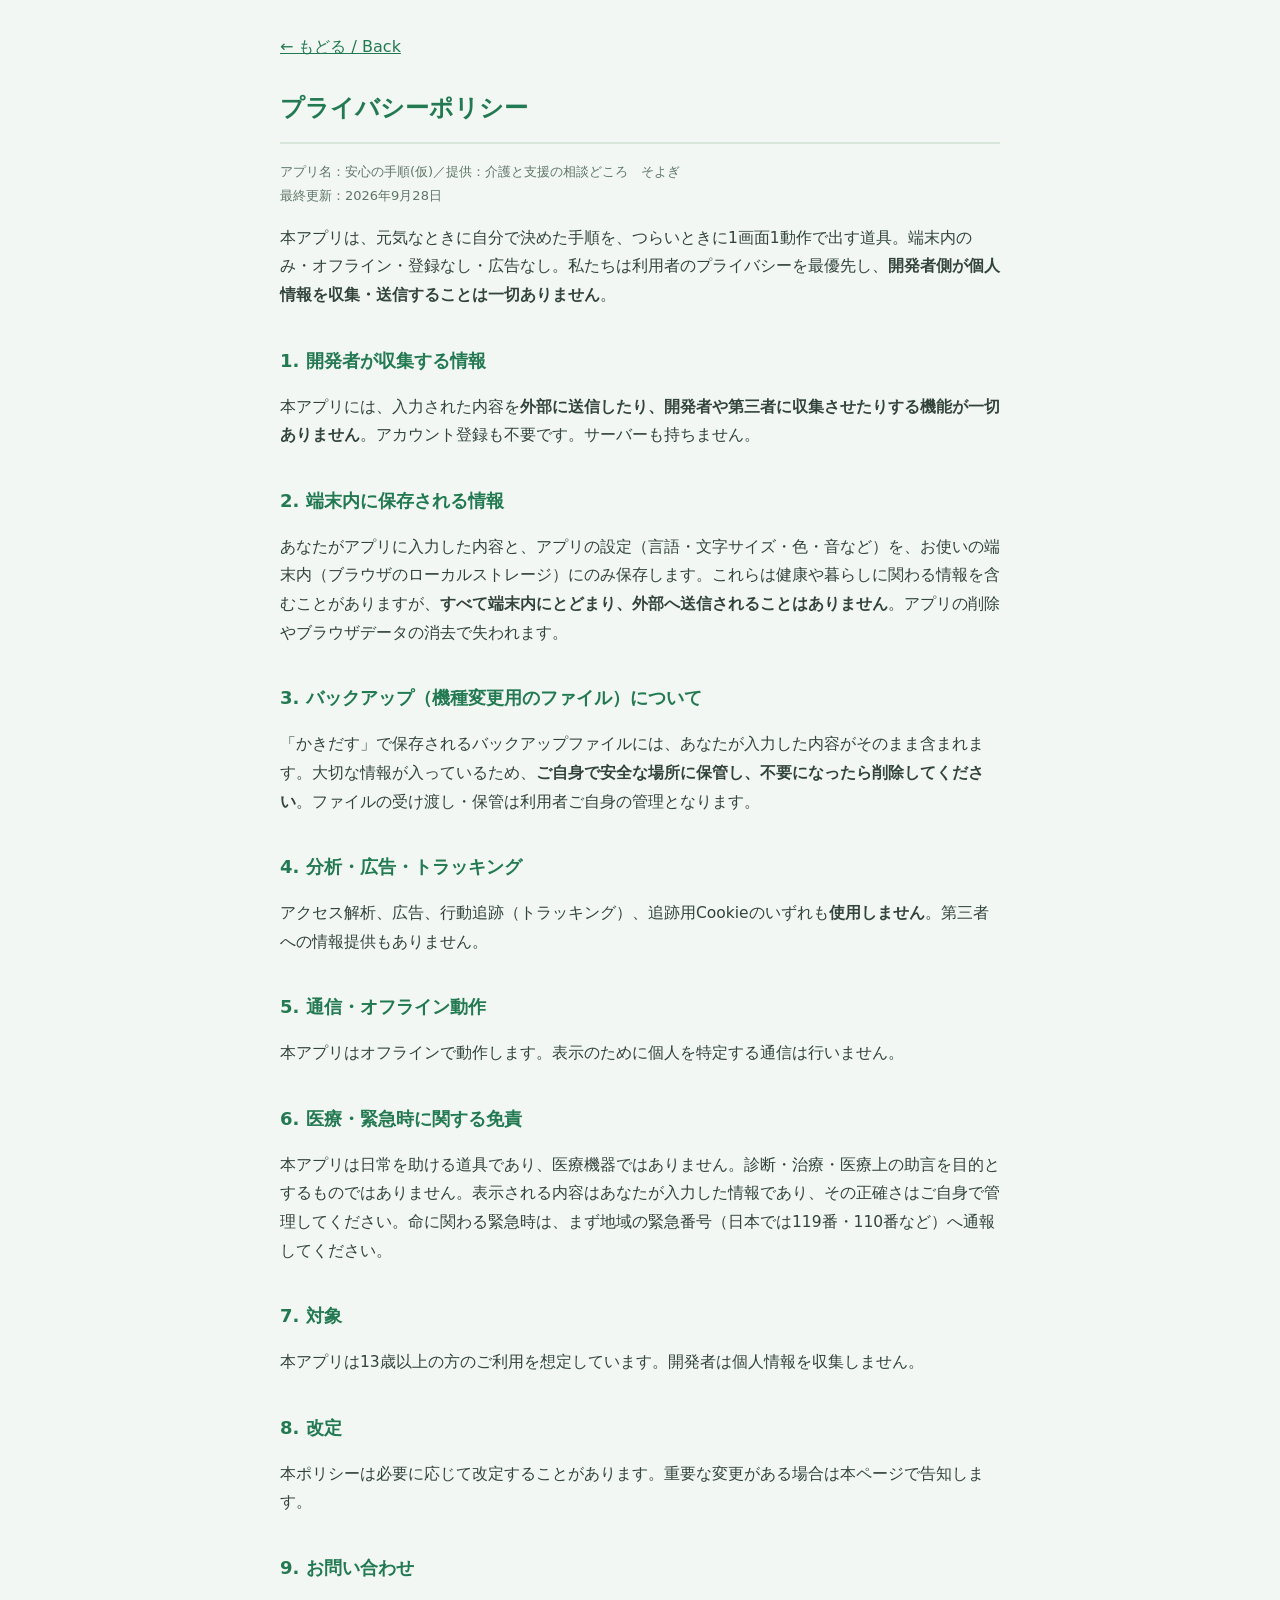
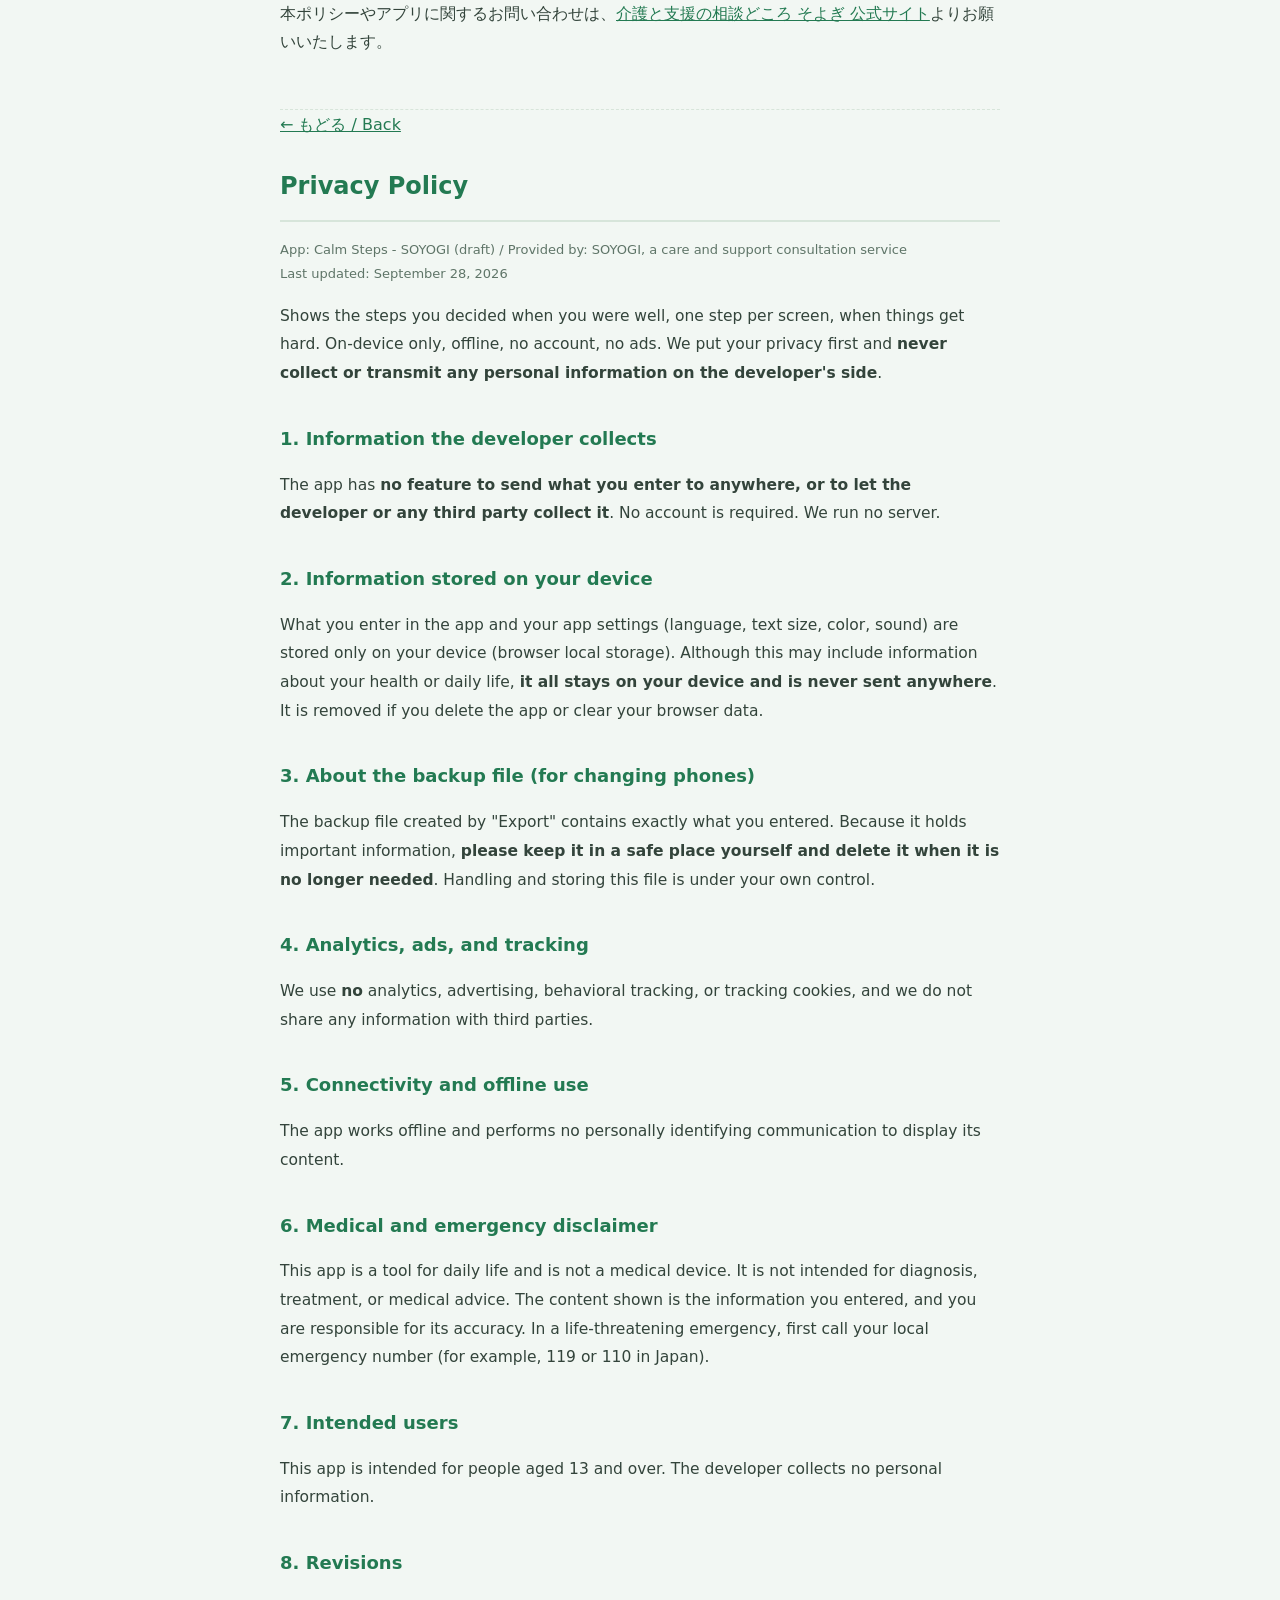
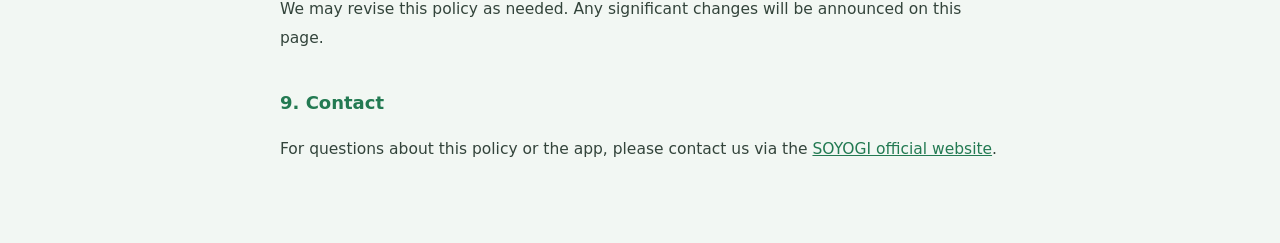
==== privacy.html @ c059a7b9 "web v0.3.1: 本体から同期 Co-Authored-By: Claude Opus 5.5 <noreply@anthropic.com>" ====
<!DOCTYPE html>
<html lang="ja">
<head>
<meta charset="UTF-8">
<meta name="viewport" content="width=device-width, initial-scale=1.0">
<meta name="theme-color" content="#2e9e6b">
<title>プライバシーポリシー｜安心の手順(仮)</title>
<style>
  :root{ --brand:#237a52; --ink:#33443b; --soft:#5f7568; --line:#d7e5da; --bg:#f2f7f3; }
  *{box-sizing:border-box;}
  body{ margin:0; background:var(--bg); color:var(--ink); font-family:"Hiragino Kaku Gothic ProN","Yu Gothic UI","Noto Sans JP","Segoe UI",system-ui,sans-serif; line-height:1.85; }
  main{ max-width:760px; margin:0 auto; padding:32px 20px 64px; }
  h1{ font-size:24px; color:var(--brand); border-bottom:2px solid var(--line); padding-bottom:12px; }
  h2{ font-size:18px; color:var(--brand); margin-top:34px; }
  p,li{ font-size:15.5px; }
  ul{ padding-left:22px; }
  .meta{ color:var(--soft); font-size:13px; }
  .back{ display:inline-block; margin-bottom:8px; color:var(--brand); }
  .lang-sep{ margin:52px 0 0; border:0; border-top:1px dashed var(--line); }
  a{ color:var(--brand); }
</style>
</head>
<body>
<main>
  <a class="back" href="./">← もどる / Back</a>
  <h1>プライバシーポリシー</h1>
  <p class="meta">アプリ名：安心の手順(仮)／提供：介護と支援の相談どころ　そよぎ<br>最終更新：2026年9月28日</p>

  <p>本アプリは、元気なときに自分で決めた手順を、つらいときに1画面1動作で出す道具。端末内のみ・オフライン・登録なし・広告なし。私たちは利用者のプライバシーを最優先し、<strong>開発者側が個人情報を収集・送信することは一切ありません</strong>。</p>

  <h2>1. 開発者が収集する情報</h2>
  <p>本アプリには、入力された内容を<strong>外部に送信したり、開発者や第三者に収集させたりする機能が一切ありません</strong>。アカウント登録も不要です。サーバーも持ちません。</p>

  <h2>2. 端末内に保存される情報</h2>
  <!-- BUILDER: このアプリが端末内に保存する情報を具体的に書く(例: 登録した手順・写真・記録・設定) -->
  <p>あなたがアプリに入力した内容と、アプリの設定（言語・文字サイズ・色・音など）を、お使いの端末内（ブラウザのローカルストレージ）にのみ保存します。これらは健康や暮らしに関わる情報を含むことがありますが、<strong>すべて端末内にとどまり、外部へ送信されることはありません</strong>。アプリの削除やブラウザデータの消去で失われます。</p>

  <h2>3. バックアップ（機種変更用のファイル）について</h2>
  <p>「かきだす」で保存されるバックアップファイルには、あなたが入力した内容がそのまま含まれます。大切な情報が入っているため、<strong>ご自身で安全な場所に保管し、不要になったら削除してください</strong>。ファイルの受け渡し・保管は利用者ご自身の管理となります。</p>

  <h2>4. 分析・広告・トラッキング</h2>
  <p>アクセス解析、広告、行動追跡（トラッキング）、追跡用Cookieのいずれも<strong>使用しません</strong>。第三者への情報提供もありません。</p>

  <h2>5. 通信・オフライン動作</h2>
  <p>本アプリはオフラインで動作します。表示のために個人を特定する通信は行いません。</p>

  <h2>6. 医療・緊急時に関する免責</h2>
  <p>本アプリは日常を助ける道具であり、医療機器ではありません。診断・治療・医療上の助言を目的とするものではありません。表示される内容はあなたが入力した情報であり、その正確さはご自身で管理してください。命に関わる緊急時は、まず地域の緊急番号（日本では119番・110番など）へ通報してください。</p>

  <h2>7. 対象</h2>
  <p>本アプリは13歳以上の方のご利用を想定しています。開発者は個人情報を収集しません。</p>

  <h2>8. 改定</h2>
  <p>本ポリシーは必要に応じて改定することがあります。重要な変更がある場合は本ページで告知します。</p>

  <h2>9. お問い合わせ</h2>
  <p>本ポリシーやアプリに関するお問い合わせは、<a href="https://soudansoyogi.com/" target="_blank" rel="noopener noreferrer">介護と支援の相談どころ そよぎ 公式サイト</a>よりお願いいたします。</p>

  <hr class="lang-sep">

  <a class="back" href="./">← もどる / Back</a>
  <h1>Privacy Policy</h1>
  <p class="meta">App: Calm Steps - SOYOGI (draft) / Provided by: SOYOGI, a care and support consultation service<br>Last updated: September 28, 2026</p>

  <p>Shows the steps you decided when you were well, one step per screen, when things get hard. On-device only, offline, no account, no ads. We put your privacy first and <strong>never collect or transmit any personal information on the developer's side</strong>.</p>

  <h2>1. Information the developer collects</h2>
  <p>The app has <strong>no feature to send what you enter to anywhere, or to let the developer or any third party collect it</strong>. No account is required. We run no server.</p>

  <h2>2. Information stored on your device</h2>
  <!-- BUILDER: list concretely what this app stores on the device -->
  <p>What you enter in the app and your app settings (language, text size, color, sound) are stored only on your device (browser local storage). Although this may include information about your health or daily life, <strong>it all stays on your device and is never sent anywhere</strong>. It is removed if you delete the app or clear your browser data.</p>

  <h2>3. About the backup file (for changing phones)</h2>
  <p>The backup file created by "Export" contains exactly what you entered. Because it holds important information, <strong>please keep it in a safe place yourself and delete it when it is no longer needed</strong>. Handling and storing this file is under your own control.</p>

  <h2>4. Analytics, ads, and tracking</h2>
  <p>We use <strong>no</strong> analytics, advertising, behavioral tracking, or tracking cookies, and we do not share any information with third parties.</p>

  <h2>5. Connectivity and offline use</h2>
  <p>The app works offline and performs no personally identifying communication to display its content.</p>

  <h2>6. Medical and emergency disclaimer</h2>
  <p>This app is a tool for daily life and is not a medical device. It is not intended for diagnosis, treatment, or medical advice. The content shown is the information you entered, and you are responsible for its accuracy. In a life-threatening emergency, first call your local emergency number (for example, 119 or 110 in Japan).</p>

  <h2>7. Intended users</h2>
  <p>This app is intended for people aged 13 and over. The developer collects no personal information.</p>

  <h2>8. Revisions</h2>
  <p>We may revise this policy as needed. Any significant changes will be announced on this page.</p>

  <h2>9. Contact</h2>
  <p>For questions about this policy or the app, please contact us via the <a href="https://soudansoyogi.com/" target="_blank" rel="noopener noreferrer">SOYOGI official website</a>.</p>
</main>
</body>
</html>
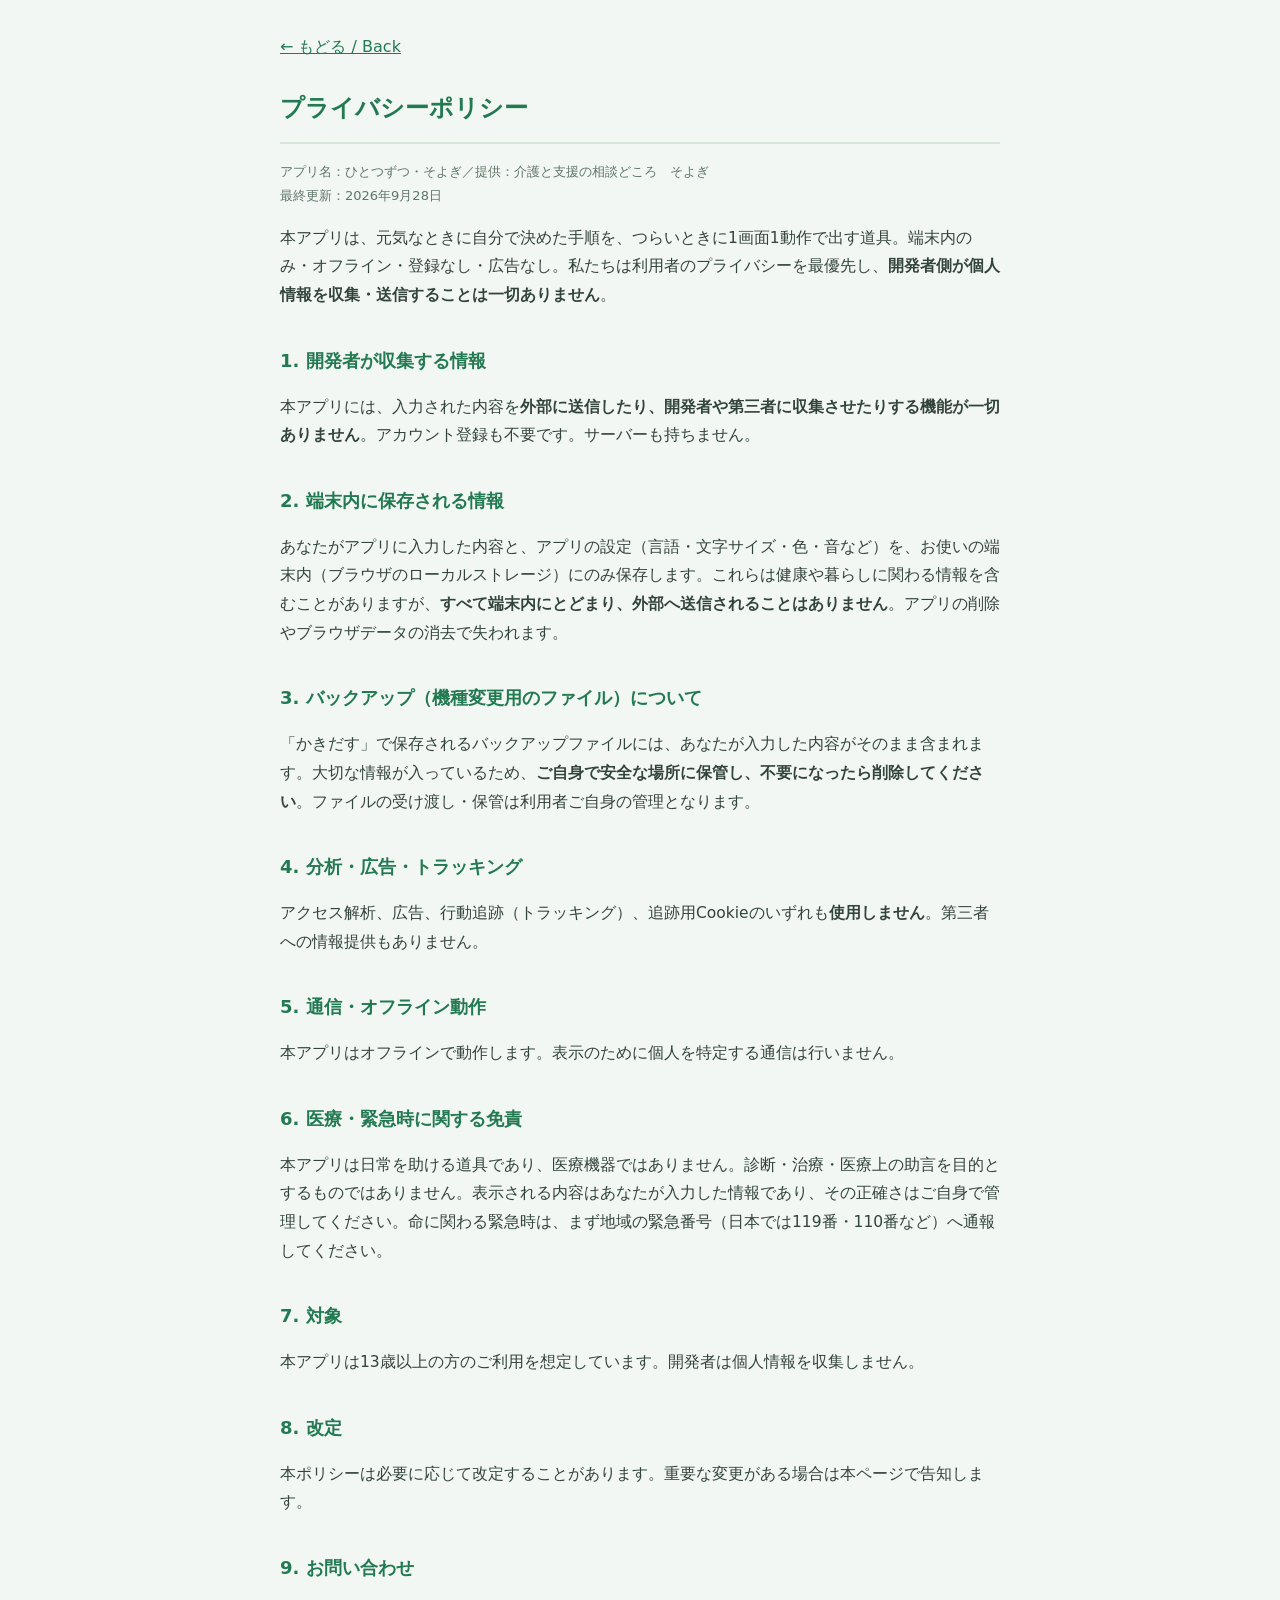
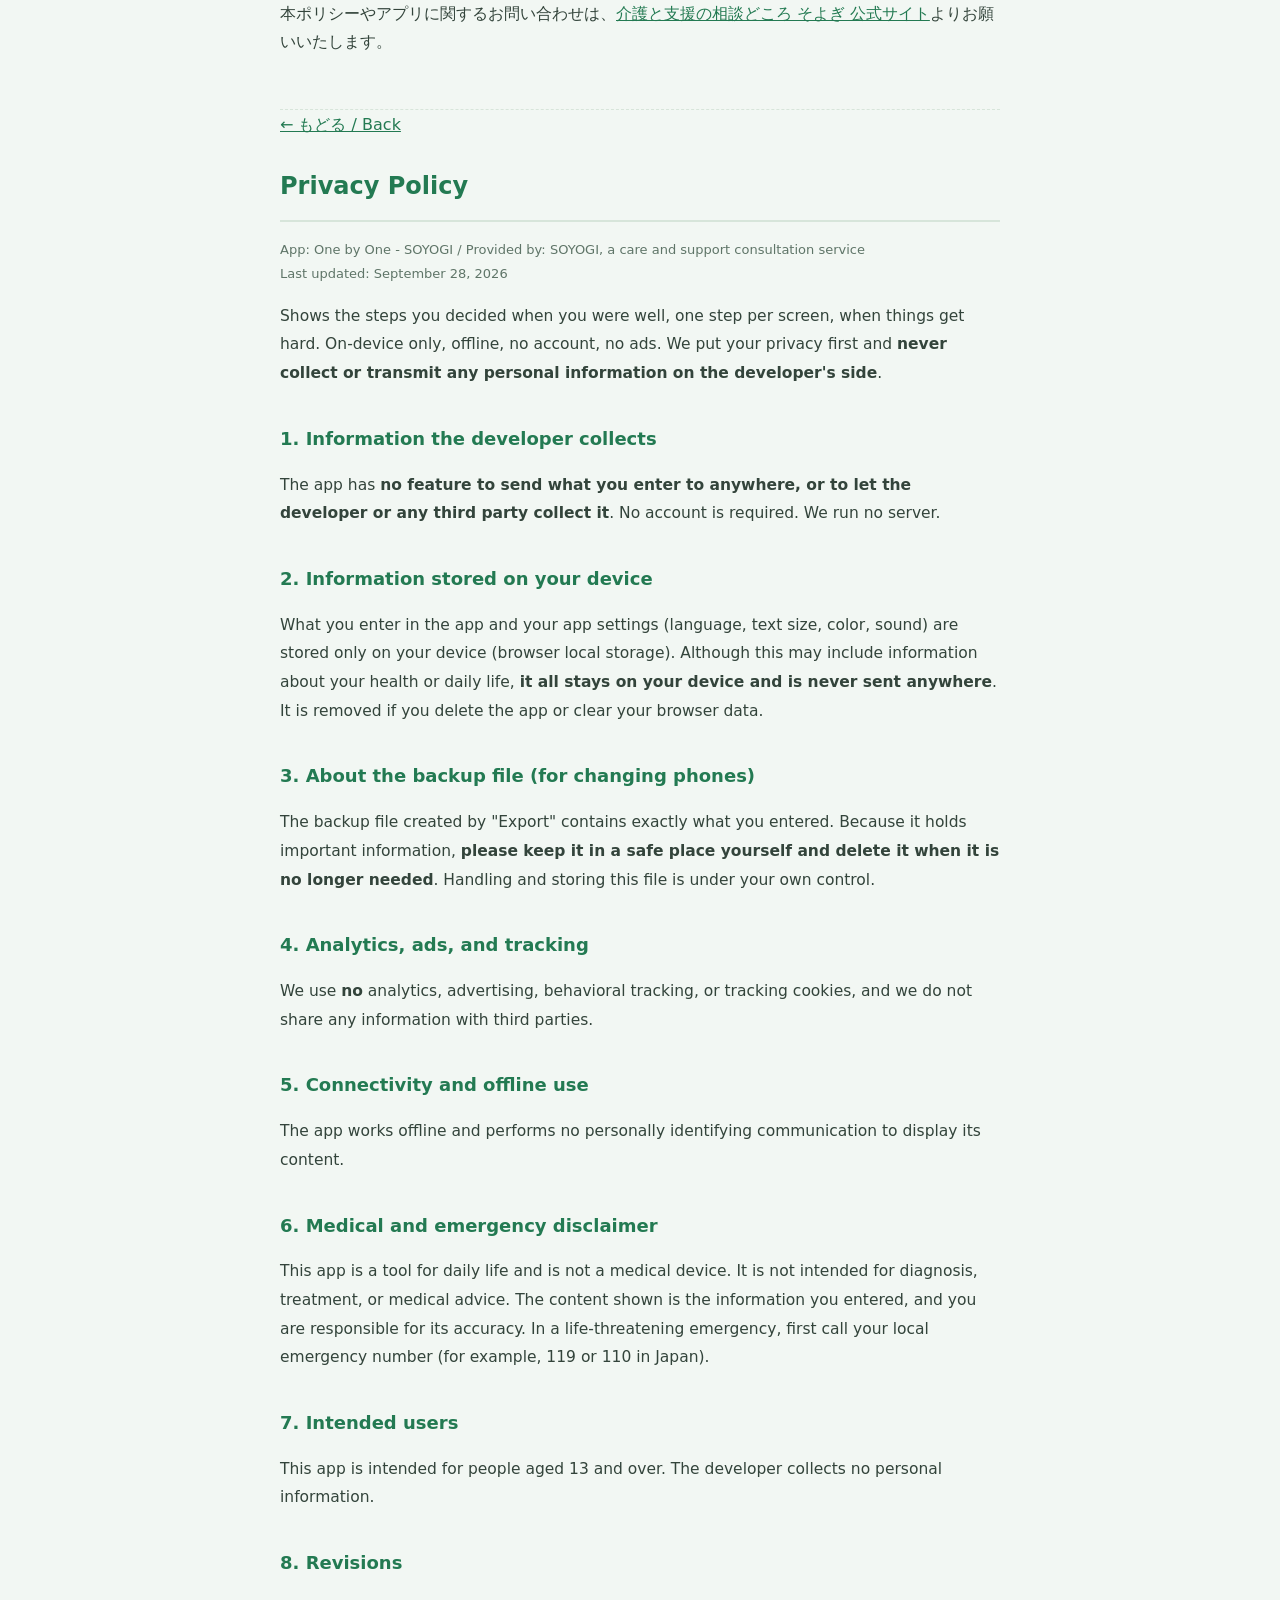
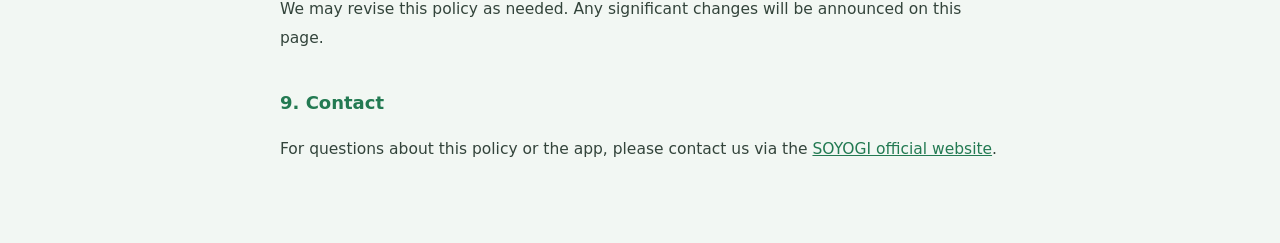
==== commit 47b1a293: "web v0.4.0: 本体から同期 Co-Authored-By: Claude Opus 5.5 <noreply@anthropic.com>" ====
--- a/privacy.html
+++ b/privacy.html
@@ -4,7 +4,7 @@
 <meta charset="UTF-8">
 <meta name="viewport" content="width=device-width, initial-scale=1.0">
 <meta name="theme-color" content="#2e9e6b">
-<title>プライバシーポリシー｜安心の手順(仮)</title>
+<title>プライバシーポリシー｜ひとつずつ・そよぎ</title>
 <style>
   :root{ --brand:#237a52; --ink:#33443b; --soft:#5f7568; --line:#d7e5da; --bg:#f2f7f3; }
   *{box-sizing:border-box;}
@@ -24,7 +24,7 @@
 <main>
   <a class="back" href="./">← もどる / Back</a>
   <h1>プライバシーポリシー</h1>
-  <p class="meta">アプリ名：安心の手順(仮)／提供：介護と支援の相談どころ　そよぎ<br>最終更新：2026年9月28日</p>
+  <p class="meta">アプリ名：ひとつずつ・そよぎ／提供：介護と支援の相談どころ　そよぎ<br>最終更新：2026年9月28日</p>
 
   <p>本アプリは、元気なときに自分で決めた手順を、つらいときに1画面1動作で出す道具。端末内のみ・オフライン・登録なし・広告なし。私たちは利用者のプライバシーを最優先し、<strong>開発者側が個人情報を収集・送信することは一切ありません</strong>。</p>
 
@@ -60,7 +60,7 @@
 
   <a class="back" href="./">← もどる / Back</a>
   <h1>Privacy Policy</h1>
-  <p class="meta">App: Calm Steps - SOYOGI (draft) / Provided by: SOYOGI, a care and support consultation service<br>Last updated: September 28, 2026</p>
+  <p class="meta">App: One by One - SOYOGI / Provided by: SOYOGI, a care and support consultation service<br>Last updated: September 28, 2026</p>
 
   <p>Shows the steps you decided when you were well, one step per screen, when things get hard. On-device only, offline, no account, no ads. We put your privacy first and <strong>never collect or transmit any personal information on the developer's side</strong>.</p>
 
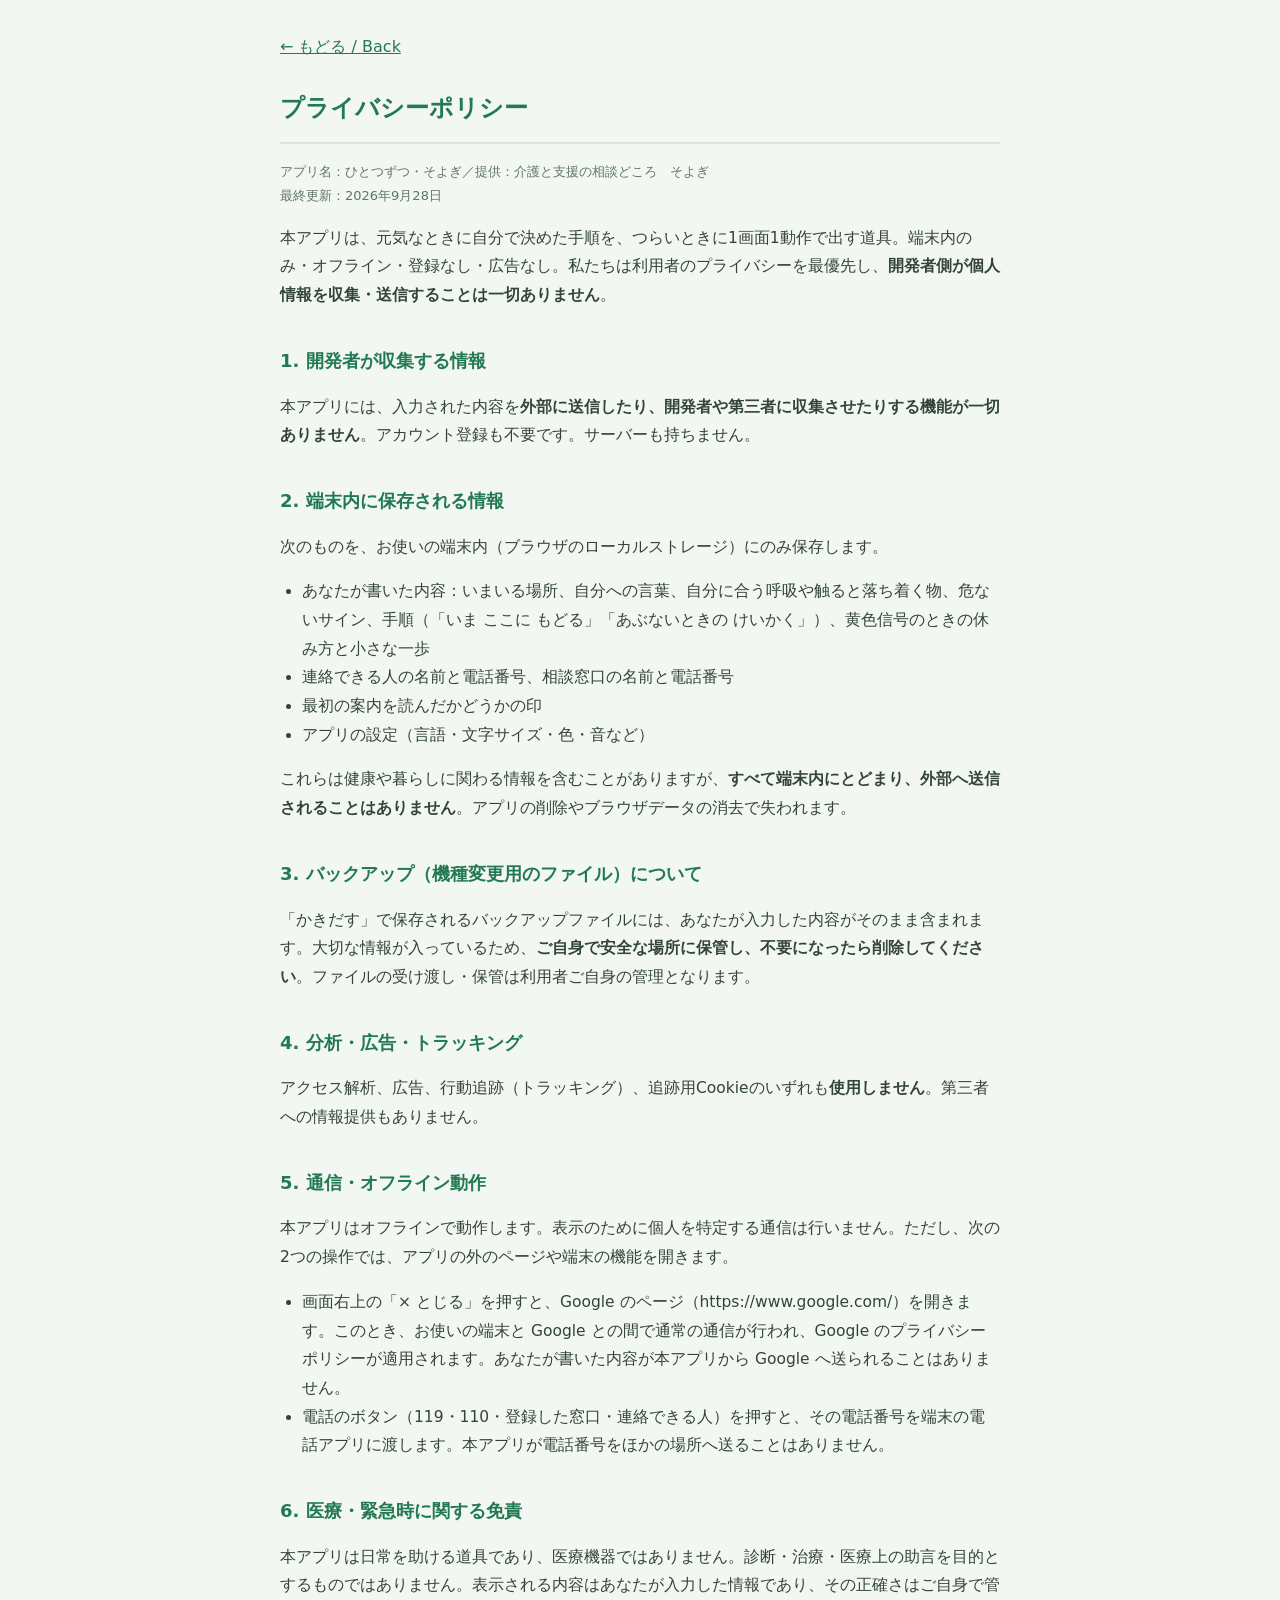
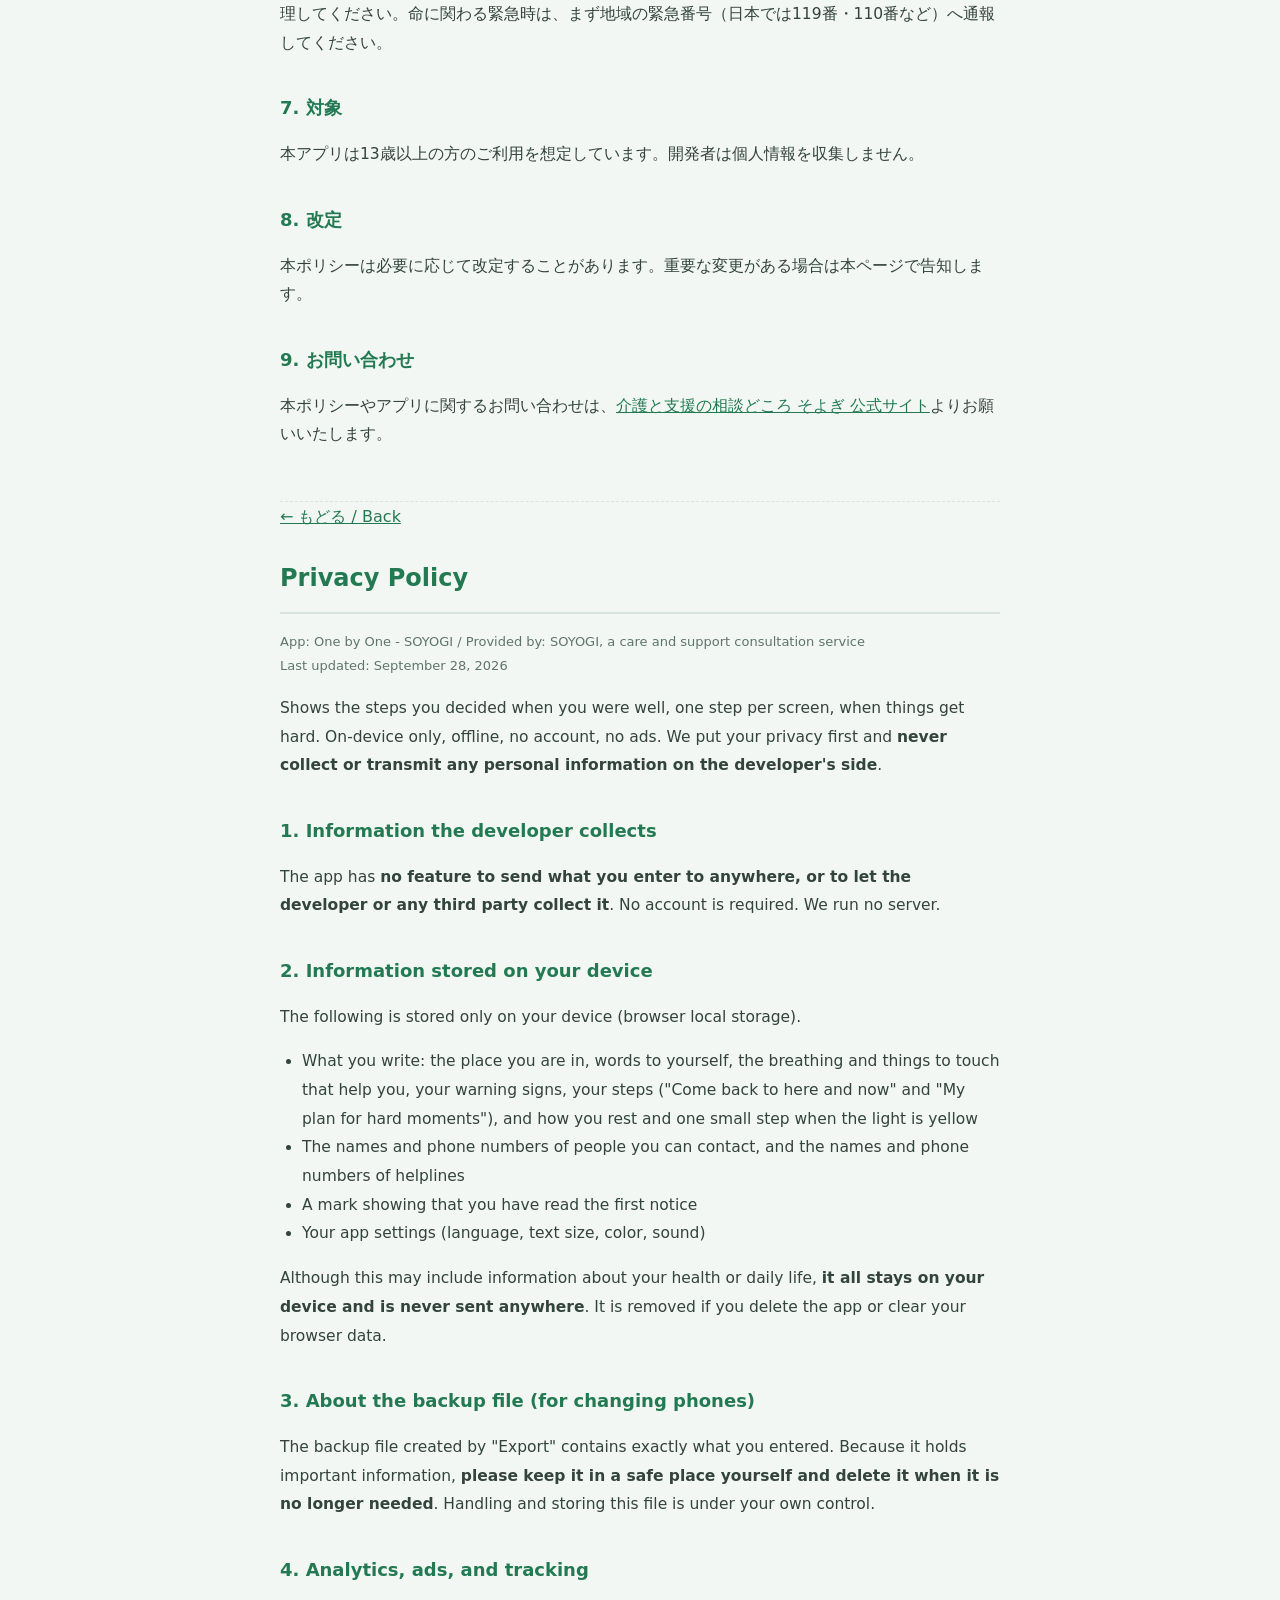
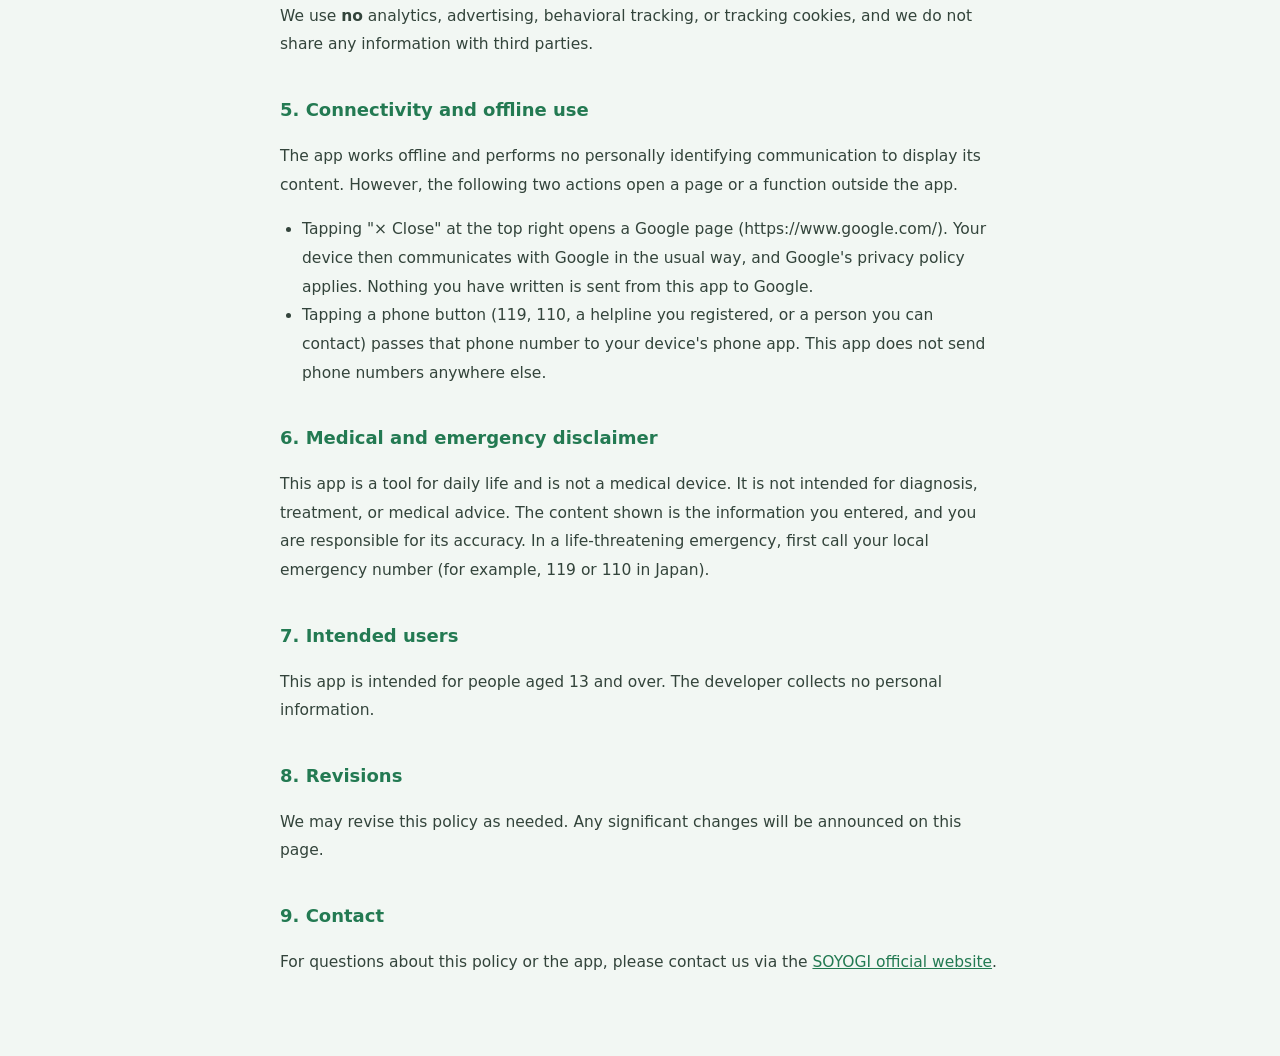
==== commit c3af6565: "web v0.4.1: 本体から同期 Co-Authored-By: Claude Opus 5.5 <noreply@anthropic.com>" ====
--- a/privacy.html
+++ b/privacy.html
@@ -32,8 +32,14 @@
   <p>本アプリには、入力された内容を<strong>外部に送信したり、開発者や第三者に収集させたりする機能が一切ありません</strong>。アカウント登録も不要です。サーバーも持ちません。</p>
 
   <h2>2. 端末内に保存される情報</h2>
-  <!-- BUILDER: このアプリが端末内に保存する情報を具体的に書く(例: 登録した手順・写真・記録・設定) -->
-  <p>あなたがアプリに入力した内容と、アプリの設定（言語・文字サイズ・色・音など）を、お使いの端末内（ブラウザのローカルストレージ）にのみ保存します。これらは健康や暮らしに関わる情報を含むことがありますが、<strong>すべて端末内にとどまり、外部へ送信されることはありません</strong>。アプリの削除やブラウザデータの消去で失われます。</p>
+  <p>次のものを、お使いの端末内（ブラウザのローカルストレージ）にのみ保存します。</p>
+  <ul>
+    <li>あなたが書いた内容：いまいる場所、自分への言葉、自分に合う呼吸や触ると落ち着く物、危ないサイン、手順（「いま ここに もどる」「あぶないときの けいかく」）、黄色信号のときの休み方と小さな一歩</li>
+    <li>連絡できる人の名前と電話番号、相談窓口の名前と電話番号</li>
+    <li>最初の案内を読んだかどうかの印</li>
+    <li>アプリの設定（言語・文字サイズ・色・音など）</li>
+  </ul>
+  <p>これらは健康や暮らしに関わる情報を含むことがありますが、<strong>すべて端末内にとどまり、外部へ送信されることはありません</strong>。アプリの削除やブラウザデータの消去で失われます。</p>
 
   <h2>3. バックアップ（機種変更用のファイル）について</h2>
   <p>「かきだす」で保存されるバックアップファイルには、あなたが入力した内容がそのまま含まれます。大切な情報が入っているため、<strong>ご自身で安全な場所に保管し、不要になったら削除してください</strong>。ファイルの受け渡し・保管は利用者ご自身の管理となります。</p>
@@ -42,7 +48,11 @@
   <p>アクセス解析、広告、行動追跡（トラッキング）、追跡用Cookieのいずれも<strong>使用しません</strong>。第三者への情報提供もありません。</p>
 
   <h2>5. 通信・オフライン動作</h2>
-  <p>本アプリはオフラインで動作します。表示のために個人を特定する通信は行いません。</p>
+  <p>本アプリはオフラインで動作します。表示のために個人を特定する通信は行いません。ただし、次の2つの操作では、アプリの外のページや端末の機能を開きます。</p>
+  <ul>
+    <li>画面右上の「× とじる」を押すと、Google のページ（https://www.google.com/）を開きます。このとき、お使いの端末と Google との間で通常の通信が行われ、Google のプライバシーポリシーが適用されます。あなたが書いた内容が本アプリから Google へ送られることはありません。</li>
+    <li>電話のボタン（119・110・登録した窓口・連絡できる人）を押すと、その電話番号を端末の電話アプリに渡します。本アプリが電話番号をほかの場所へ送ることはありません。</li>
+  </ul>
 
   <h2>6. 医療・緊急時に関する免責</h2>
   <p>本アプリは日常を助ける道具であり、医療機器ではありません。診断・治療・医療上の助言を目的とするものではありません。表示される内容はあなたが入力した情報であり、その正確さはご自身で管理してください。命に関わる緊急時は、まず地域の緊急番号（日本では119番・110番など）へ通報してください。</p>
@@ -68,8 +78,14 @@
   <p>The app has <strong>no feature to send what you enter to anywhere, or to let the developer or any third party collect it</strong>. No account is required. We run no server.</p>
 
   <h2>2. Information stored on your device</h2>
-  <!-- BUILDER: list concretely what this app stores on the device -->
-  <p>What you enter in the app and your app settings (language, text size, color, sound) are stored only on your device (browser local storage). Although this may include information about your health or daily life, <strong>it all stays on your device and is never sent anywhere</strong>. It is removed if you delete the app or clear your browser data.</p>
+  <p>The following is stored only on your device (browser local storage).</p>
+  <ul>
+    <li>What you write: the place you are in, words to yourself, the breathing and things to touch that help you, your warning signs, your steps ("Come back to here and now" and "My plan for hard moments"), and how you rest and one small step when the light is yellow</li>
+    <li>The names and phone numbers of people you can contact, and the names and phone numbers of helplines</li>
+    <li>A mark showing that you have read the first notice</li>
+    <li>Your app settings (language, text size, color, sound)</li>
+  </ul>
+  <p>Although this may include information about your health or daily life, <strong>it all stays on your device and is never sent anywhere</strong>. It is removed if you delete the app or clear your browser data.</p>
 
   <h2>3. About the backup file (for changing phones)</h2>
   <p>The backup file created by "Export" contains exactly what you entered. Because it holds important information, <strong>please keep it in a safe place yourself and delete it when it is no longer needed</strong>. Handling and storing this file is under your own control.</p>
@@ -78,7 +94,11 @@
   <p>We use <strong>no</strong> analytics, advertising, behavioral tracking, or tracking cookies, and we do not share any information with third parties.</p>
 
   <h2>5. Connectivity and offline use</h2>
-  <p>The app works offline and performs no personally identifying communication to display its content.</p>
+  <p>The app works offline and performs no personally identifying communication to display its content. However, the following two actions open a page or a function outside the app.</p>
+  <ul>
+    <li>Tapping "× Close" at the top right opens a Google page (https://www.google.com/). Your device then communicates with Google in the usual way, and Google's privacy policy applies. Nothing you have written is sent from this app to Google.</li>
+    <li>Tapping a phone button (119, 110, a helpline you registered, or a person you can contact) passes that phone number to your device's phone app. This app does not send phone numbers anywhere else.</li>
+  </ul>
 
   <h2>6. Medical and emergency disclaimer</h2>
   <p>This app is a tool for daily life and is not a medical device. It is not intended for diagnosis, treatment, or medical advice. The content shown is the information you entered, and you are responsible for its accuracy. In a life-threatening emergency, first call your local emergency number (for example, 119 or 110 in Japan).</p>
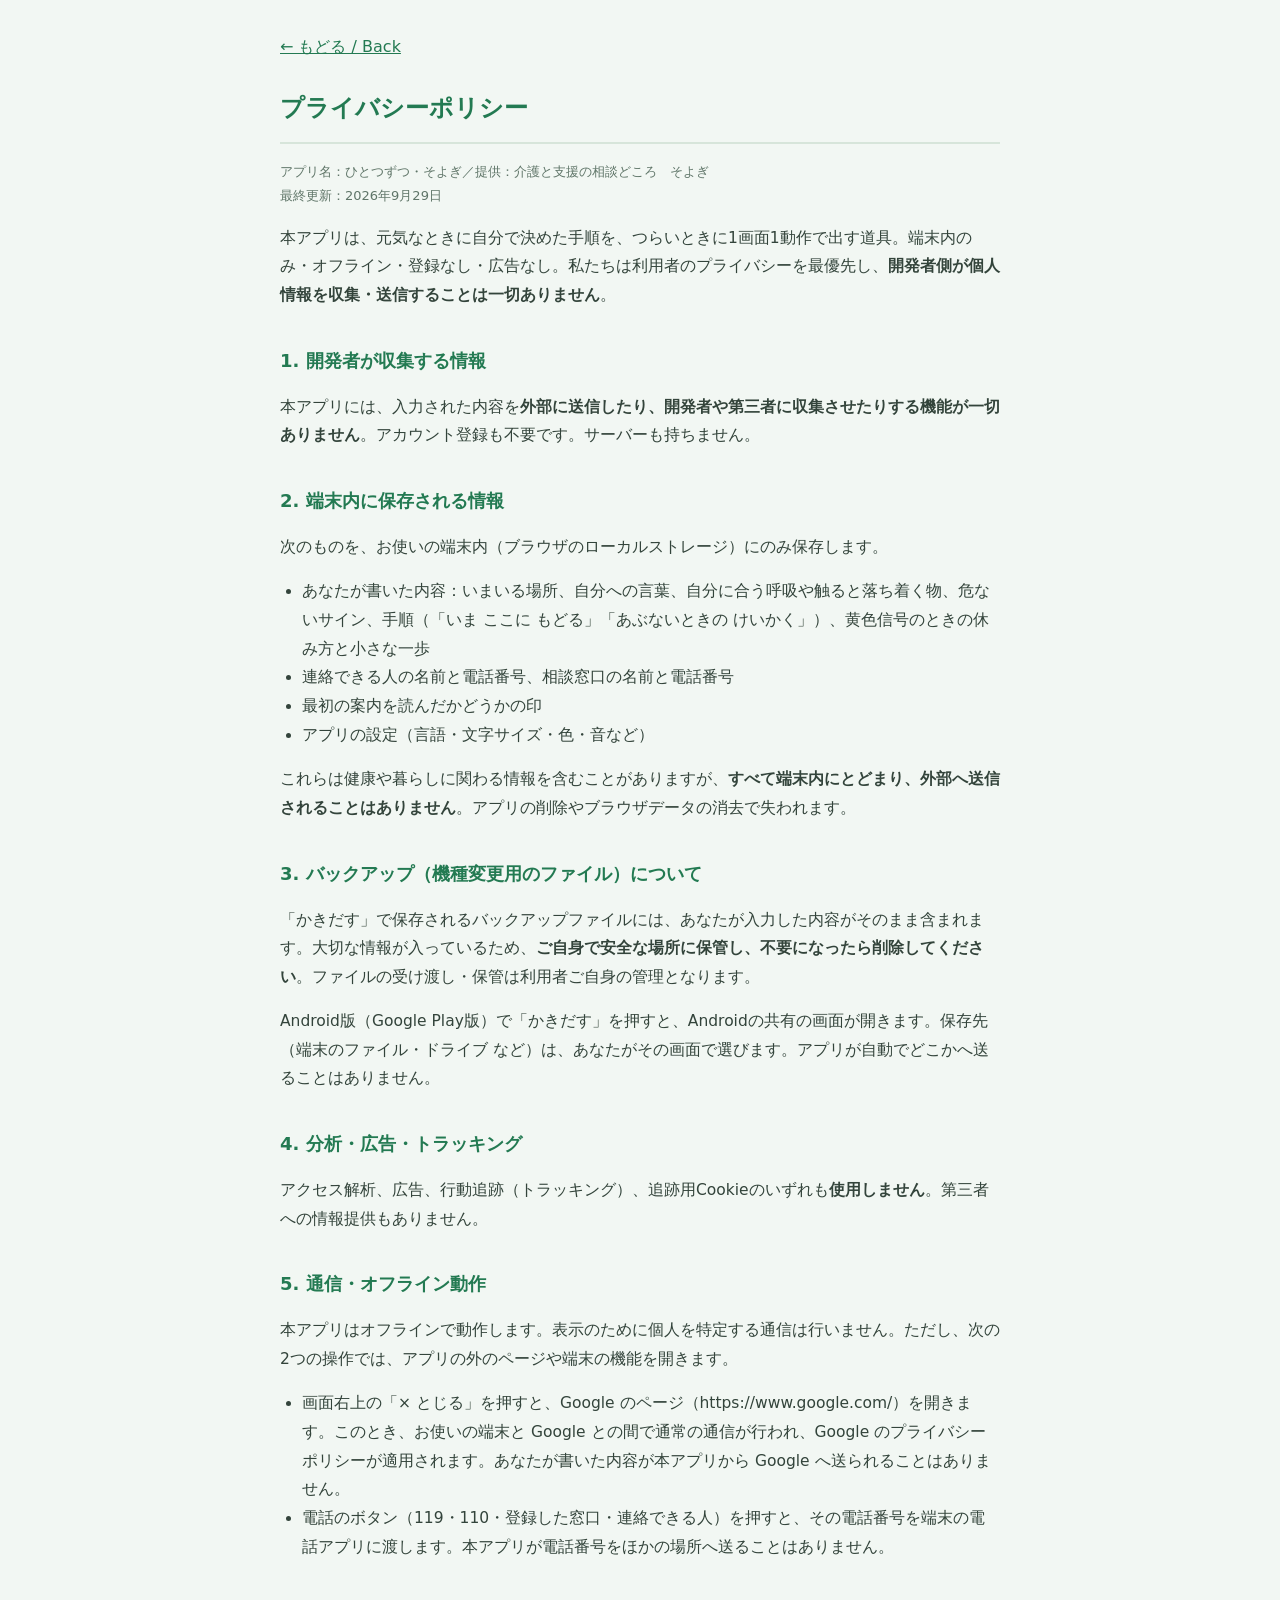
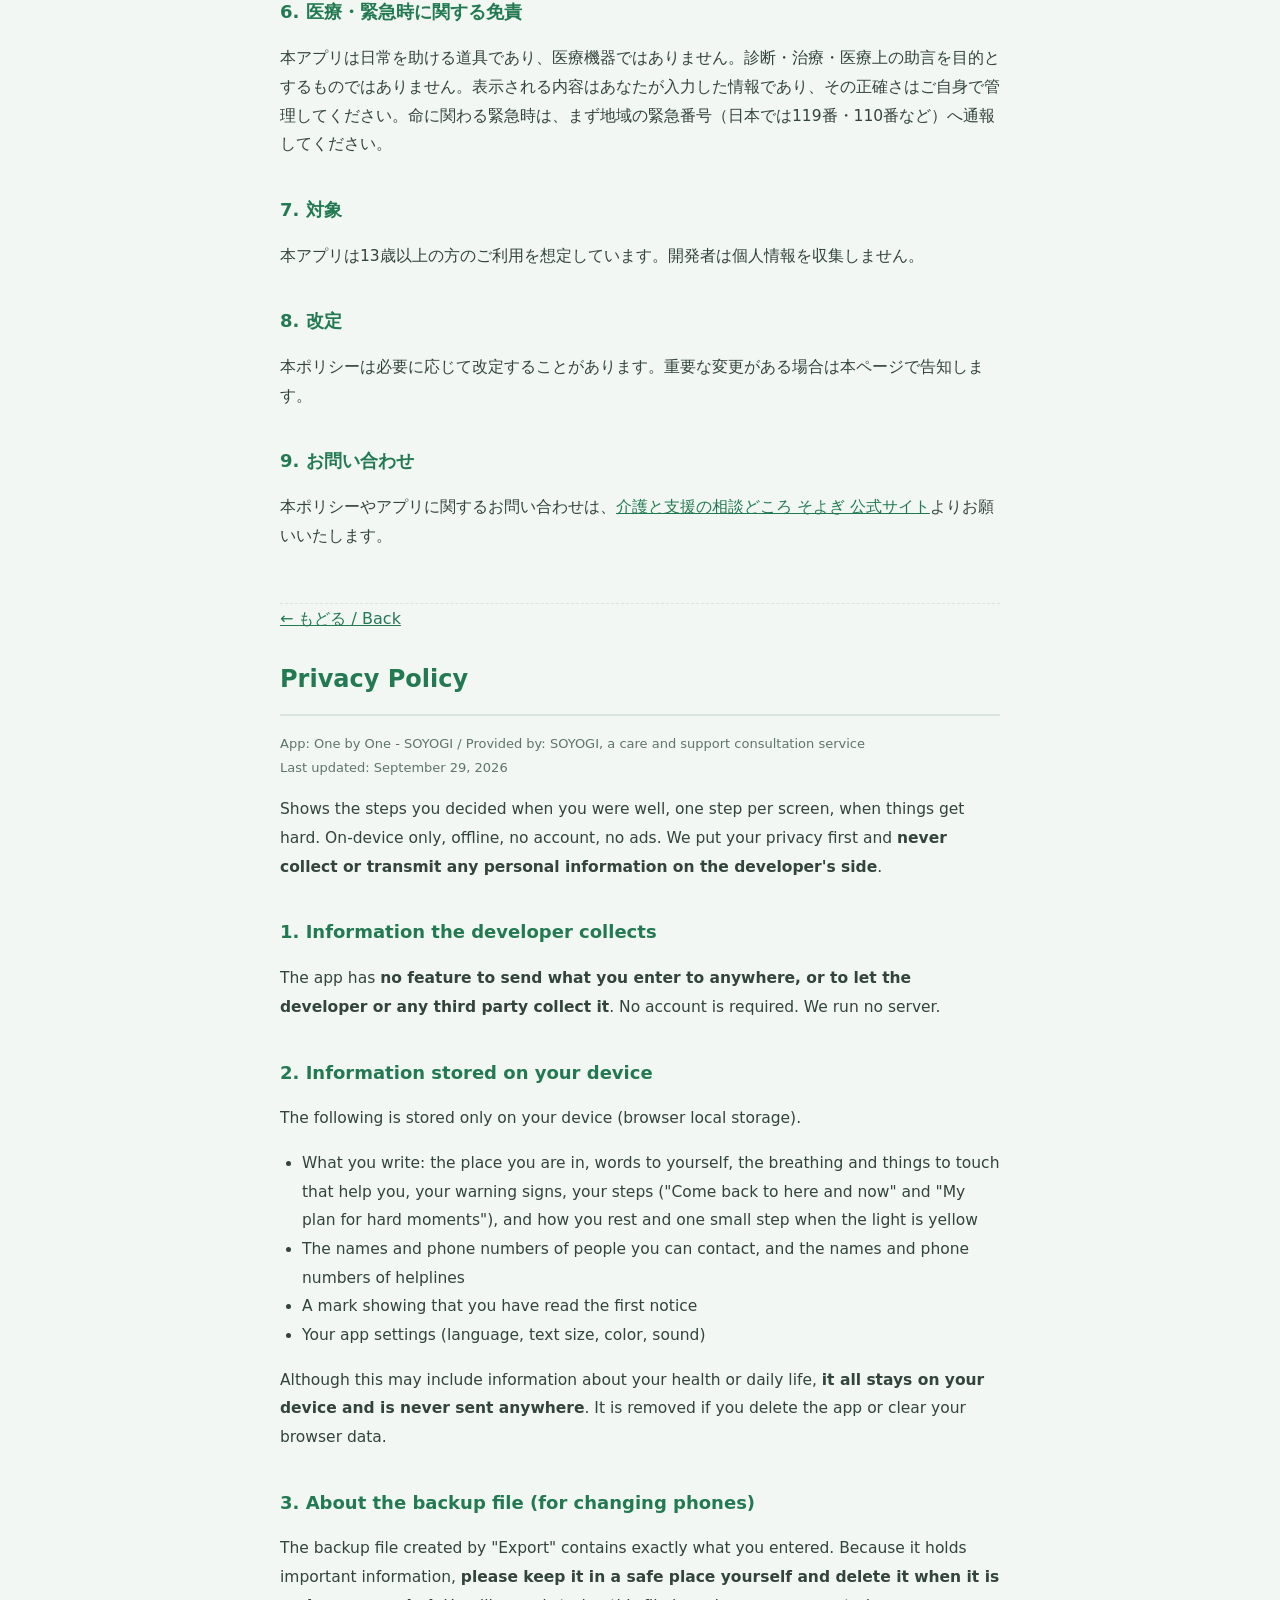
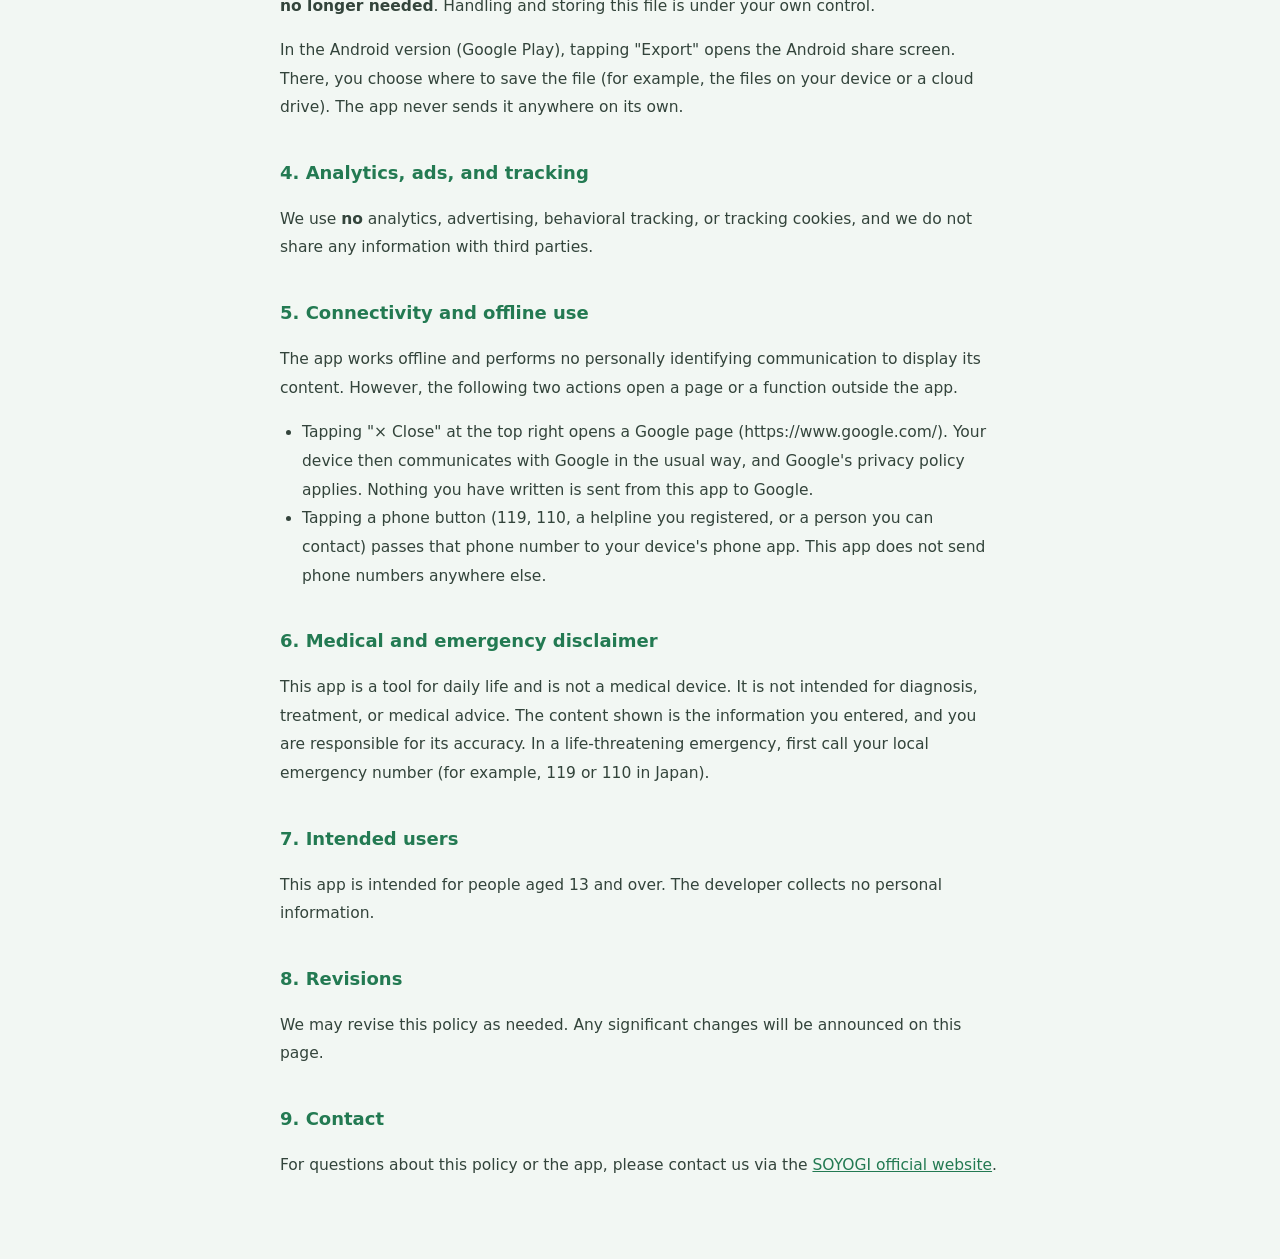
==== commit 13bb7d40: "web v0.4.3: 本体から同期 Co-Authored-By: Claude Opus 5.5 <noreply@anthropic.com>" ====
--- a/privacy.html
+++ b/privacy.html
@@ -24,7 +24,7 @@
 <main>
   <a class="back" href="./">← もどる / Back</a>
   <h1>プライバシーポリシー</h1>
-  <p class="meta">アプリ名：ひとつずつ・そよぎ／提供：介護と支援の相談どころ　そよぎ<br>最終更新：2026年9月28日</p>
+  <p class="meta">アプリ名：ひとつずつ・そよぎ／提供：介護と支援の相談どころ　そよぎ<br>最終更新：2026年9月29日</p>
 
   <p>本アプリは、元気なときに自分で決めた手順を、つらいときに1画面1動作で出す道具。端末内のみ・オフライン・登録なし・広告なし。私たちは利用者のプライバシーを最優先し、<strong>開発者側が個人情報を収集・送信することは一切ありません</strong>。</p>
 
@@ -43,6 +43,7 @@
 
   <h2>3. バックアップ（機種変更用のファイル）について</h2>
   <p>「かきだす」で保存されるバックアップファイルには、あなたが入力した内容がそのまま含まれます。大切な情報が入っているため、<strong>ご自身で安全な場所に保管し、不要になったら削除してください</strong>。ファイルの受け渡し・保管は利用者ご自身の管理となります。</p>
+  <p>Android版（Google Play版）で「かきだす」を押すと、Androidの共有の画面が開きます。保存先（端末のファイル・ドライブ など）は、あなたがその画面で選びます。アプリが自動でどこかへ送ることはありません。</p>
 
   <h2>4. 分析・広告・トラッキング</h2>
   <p>アクセス解析、広告、行動追跡（トラッキング）、追跡用Cookieのいずれも<strong>使用しません</strong>。第三者への情報提供もありません。</p>
@@ -70,7 +71,7 @@
 
   <a class="back" href="./">← もどる / Back</a>
   <h1>Privacy Policy</h1>
-  <p class="meta">App: One by One - SOYOGI / Provided by: SOYOGI, a care and support consultation service<br>Last updated: September 28, 2026</p>
+  <p class="meta">App: One by One - SOYOGI / Provided by: SOYOGI, a care and support consultation service<br>Last updated: September 29, 2026</p>
 
   <p>Shows the steps you decided when you were well, one step per screen, when things get hard. On-device only, offline, no account, no ads. We put your privacy first and <strong>never collect or transmit any personal information on the developer's side</strong>.</p>
 
@@ -89,6 +90,7 @@
 
   <h2>3. About the backup file (for changing phones)</h2>
   <p>The backup file created by "Export" contains exactly what you entered. Because it holds important information, <strong>please keep it in a safe place yourself and delete it when it is no longer needed</strong>. Handling and storing this file is under your own control.</p>
+  <p>In the Android version (Google Play), tapping "Export" opens the Android share screen. There, you choose where to save the file (for example, the files on your device or a cloud drive). The app never sends it anywhere on its own.</p>
 
   <h2>4. Analytics, ads, and tracking</h2>
   <p>We use <strong>no</strong> analytics, advertising, behavioral tracking, or tracking cookies, and we do not share any information with third parties.</p>
